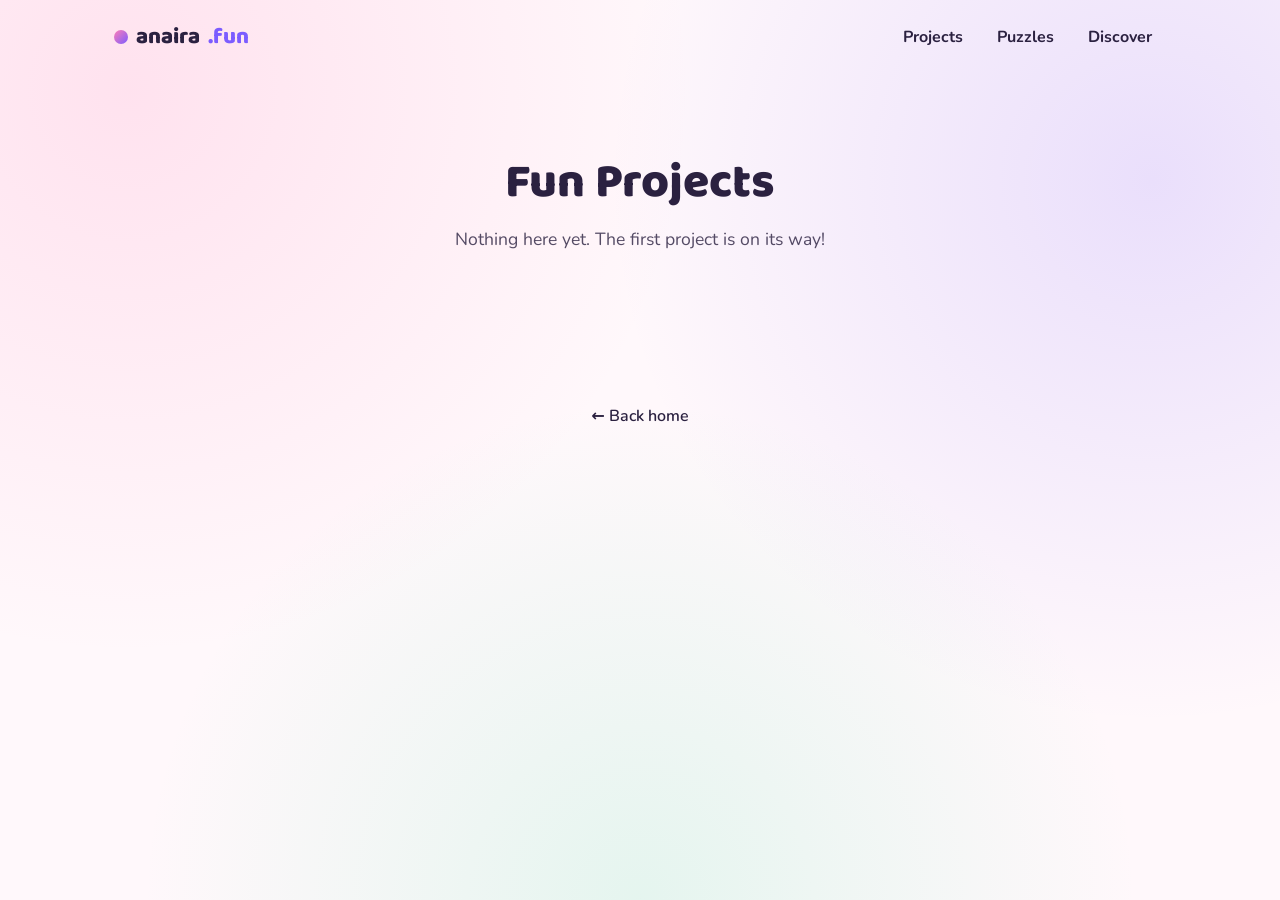
==== projects/index.html @ 7946951a "Add site structure and landing page for anaira.fun Static HTML/CSS/JS scaffold: animated homepage wi" ====
<!DOCTYPE html>
<html lang="en">
<head>
  <meta charset="UTF-8">
  <meta name="viewport" content="width=device-width, initial-scale=1.0">
  <title>Projects · Anaira's Fun Zone</title>
  <link rel="icon" href="../assets/images/favicon.svg" type="image/svg+xml">
  <link href="https://fonts.googleapis.com/css2?family=Baloo+2:wght@500;700;800&family=Nunito:wght@400;600;700&display=swap" rel="stylesheet">
  <link rel="stylesheet" href="../css/style.css">
</head>
<body>
  <header class="top-bar">
    <a href="../" class="logo"><span class="logo-dot"></span> anaira<span class="logo-fun">.fun</span></a>
    <nav class="nav">
      <a href="../#projects">Projects</a>
      <a href="../#puzzles">Puzzles</a>
      <a href="../#discover">Discover</a>
    </nav>
  </header>

  <main>
    <section class="section">
      <h2 class="section-title">Fun Projects</h2>
      <p class="section-sub">Nothing here yet. The first project is on its way!</p>
      <!--
        How to add a project:
        1. Make a new folder inside /projects, e.g. /projects/my-game/
        2. Put an index.html in it (plus its own css/js if needed)
        3. Add a card below that links to it, like this:

        <a class="card" href="my-game/">
          <span class="card-emoji">🎮</span>
          <h3>My Game</h3>
          <p>One line about what it does.</p>
        </a>
      -->
      <div class="card-grid"></div>
    </section>
  </main>

  <footer class="footer">
    <p><a href="../">← Back home</a></p>
  </footer>
</body>
</html>
---- css/style.css ----
/* ==========================================================
   anaira.fun — styles
   Tip: colors live in the :root block. Change them to repaint
   the whole site at once!
   ========================================================== */

:root {
  --pink: #ff7eb6;
  --purple: #7c5cff;
  --yellow: #ffd166;
  --mint: #6ee7b7;
  --sky: #7dd3fc;
  --ink: #2b2140;
  --paper: #fff8fb;
  --card: #ffffff;
  --shadow: 0 10px 30px rgba(43, 33, 64, 0.12);
  --radius: 22px;
  --font-display: "Baloo 2", "Comic Sans MS", cursive, sans-serif;
  --font-body: "Nunito", system-ui, sans-serif;
}

*,
*::before,
*::after {
  box-sizing: border-box;
}

html {
  scroll-behavior: smooth;
}

body {
  margin: 0;
  font-family: var(--font-body);
  color: var(--ink);
  background: var(--paper);
  background-image:
    radial-gradient(circle at 10% 10%, rgba(255, 126, 182, 0.18), transparent 40%),
    radial-gradient(circle at 90% 20%, rgba(124, 92, 255, 0.16), transparent 40%),
    radial-gradient(circle at 50% 100%, rgba(110, 231, 183, 0.18), transparent 45%);
  min-height: 100vh;
  overflow-x: hidden;
}

a {
  color: inherit;
  text-decoration: none;
}

/* ---------- Floating background shapes ---------- */

.sky {
  position: fixed;
  inset: 0;
  pointer-events: none;
  z-index: 0;
  overflow: hidden;
}

.blob {
  position: absolute;
  border-radius: 50%;
  filter: blur(40px);
  opacity: 0.55;
  animation: drift 18s ease-in-out infinite alternate;
}

.blob-1 { width: 320px; height: 320px; background: var(--pink);   top: -80px;  left: -60px; }
.blob-2 { width: 260px; height: 260px; background: var(--purple); top: 40%;    right: -80px; animation-delay: -6s; }
.blob-3 { width: 220px; height: 220px; background: var(--mint);   bottom: -60px; left: 30%; animation-delay: -12s; }

@keyframes drift {
  from { transform: translate(0, 0) scale(1); }
  to   { transform: translate(40px, 60px) scale(1.15); }
}

.star {
  position: absolute;
  color: var(--yellow);
  font-size: 22px;
  animation: twinkle 3s ease-in-out infinite;
}

.star-1 { top: 15%; left: 12%; }
.star-2 { top: 30%; right: 18%; animation-delay: 0.7s; }
.star-3 { top: 65%; left: 8%;  animation-delay: 1.4s; }
.star-4 { top: 80%; right: 10%; animation-delay: 2.1s; }

@keyframes twinkle {
  0%, 100% { opacity: 0.3; transform: scale(0.8) rotate(0deg); }
  50%      { opacity: 1;   transform: scale(1.2) rotate(20deg); }
}

/* ---------- Top bar ---------- */

.top-bar {
  position: relative;
  z-index: 2;
  display: flex;
  align-items: center;
  justify-content: space-between;
  padding: 18px 24px;
  max-width: 1100px;
  margin: 0 auto;
}

.logo {
  font-family: var(--font-display);
  font-weight: 800;
  font-size: 1.4rem;
  display: flex;
  align-items: center;
  gap: 8px;
}

.logo-dot {
  width: 14px;
  height: 14px;
  border-radius: 50%;
  background: linear-gradient(135deg, var(--pink), var(--purple));
  animation: pulse 2s ease-in-out infinite;
}

.logo-fun {
  color: var(--purple);
}

@keyframes pulse {
  0%, 100% { transform: scale(1); }
  50%      { transform: scale(1.3); }
}

.nav {
  display: flex;
  gap: 6px;
}

.nav a {
  padding: 8px 14px;
  border-radius: 999px;
  font-weight: 700;
  transition: background 0.2s, transform 0.2s;
}

.nav a:hover {
  background: rgba(124, 92, 255, 0.12);
  transform: translateY(-2px);
}

/* ---------- Hero ---------- */

main {
  position: relative;
  z-index: 1;
}

.hero {
  position: relative;
  max-width: 900px;
  margin: 0 auto;
  padding: 60px 24px 120px;
  text-align: center;
}

.hero-kicker {
  margin: 0;
  font-weight: 700;
  letter-spacing: 0.2em;
  text-transform: uppercase;
  font-size: 0.85rem;
  color: var(--purple);
  animation: fade-up 0.8s ease both;
}

.hero-title {
  font-family: var(--font-display);
  font-weight: 800;
  font-size: clamp(3rem, 10vw, 6.5rem);
  line-height: 0.95;
  margin: 10px 0 20px;
  animation: fade-up 0.8s 0.1s ease both;
}

.hero-title-line2 {
  display: block;
  background: linear-gradient(90deg, var(--pink), var(--purple), var(--sky));
  background-size: 200% auto;
  -webkit-background-clip: text;
  background-clip: text;
  color: transparent;
  animation: shimmer 4s linear infinite;
}

@keyframes shimmer {
  to { background-position: 200% center; }
}

/* Each letter of the name bounces (letters are split by JS) */
.wiggle {
  display: inline-block;
}

.wiggle .letter {
  display: inline-block;
  animation: bounce 1.6s ease-in-out infinite;
}

.wiggle .letter:hover {
  color: var(--pink);
  transform: scale(1.3) rotate(-8deg);
}

@keyframes bounce {
  0%, 100% { transform: translateY(0); }
  50%      { transform: translateY(-10px); }
}

.hero-sub {
  font-size: 1.2rem;
  line-height: 1.6;
  margin: 0 auto 30px;
  max-width: 520px;
  animation: fade-up 0.8s 0.2s ease both;
}

.hero-actions {
  display: flex;
  justify-content: center;
  gap: 14px;
  flex-wrap: wrap;
  animation: fade-up 0.8s 0.3s ease both;
}

@keyframes fade-up {
  from { opacity: 0; transform: translateY(20px); }
  to   { opacity: 1; transform: translateY(0); }
}

/* ---------- Buttons ---------- */

.btn {
  font-family: var(--font-display);
  font-weight: 700;
  font-size: 1.05rem;
  padding: 14px 28px;
  border-radius: 999px;
  border: 3px solid transparent;
  cursor: pointer;
  transition: transform 0.15s, box-shadow 0.15s;
}

.btn:hover {
  transform: translateY(-3px) scale(1.03);
  box-shadow: var(--shadow);
}

.btn:active {
  transform: translateY(0) scale(0.97);
}

.btn-primary {
  background: linear-gradient(135deg, var(--pink), var(--purple));
  color: white;
}

.btn-ghost {
  background: white;
  border-color: var(--purple);
  color: var(--purple);
}

/* ---------- Mascot (a bunny drawn in CSS) ---------- */

.hero-mascot {
  margin-top: 60px;
  display: flex;
  justify-content: center;
}

.bun {
  position: relative;
  width: 120px;
  height: 110px;
  animation: hop 2.4s ease-in-out infinite;
}

@keyframes hop {
  0%, 100% { transform: translateY(0); }
  40%      { transform: translateY(-18px); }
  55%      { transform: translateY(0); }
}

.bun-ear {
  position: absolute;
  top: -50px;
  width: 30px;
  height: 70px;
  background: white;
  border: 4px solid var(--ink);
  border-radius: 50% 50% 20% 20%;
}

.bun-ear-left  { left: 22px;  transform: rotate(-12deg); }
.bun-ear-right { right: 22px; transform: rotate(12deg); }

.bun-face {
  position: absolute;
  inset: 0;
  background: white;
  border: 4px solid var(--ink);
  border-radius: 50%;
}

.bun-eye {
  position: absolute;
  top: 40px;
  width: 12px;
  height: 14px;
  background: var(--ink);
  border-radius: 50%;
  animation: blink 4s infinite;
}

.bun-eye-left  { left: 32px; }
.bun-eye-right { right: 32px; }

@keyframes blink {
  0%, 92%, 100% { transform: scaleY(1); }
  95%           { transform: scaleY(0.1); }
}

.bun-nose {
  position: absolute;
  top: 60px;
  left: 50%;
  width: 12px;
  height: 9px;
  background: var(--pink);
  border-radius: 50%;
  transform: translateX(-50%);
}

.bun-mouth {
  position: absolute;
  top: 70px;
  left: 50%;
  width: 20px;
  height: 10px;
  border: 3px solid var(--ink);
  border-top: none;
  border-radius: 0 0 20px 20px;
  transform: translateX(-50%);
}

/* ---------- Sections ---------- */

.section {
  max-width: 1100px;
  margin: 0 auto;
  padding: 70px 24px;
}

.section-alt {
  position: relative;
}

.section-alt::before {
  content: "";
  position: absolute;
  inset: 0 -100vw;
  background: rgba(124, 92, 255, 0.07);
  z-index: -1;
}

.section-title {
  font-family: var(--font-display);
  font-weight: 800;
  font-size: clamp(2rem, 5vw, 3rem);
  margin: 0 0 6px;
  text-align: center;
}

.section-sub {
  text-align: center;
  margin: 0 0 40px;
  font-size: 1.1rem;
  opacity: 0.8;
}

/* ---------- Cards ---------- */

.card-grid {
  display: grid;
  grid-template-columns: repeat(auto-fit, minmax(240px, 1fr));
  gap: 22px;
}

.card {
  background: var(--card);
  border-radius: var(--radius);
  padding: 28px 24px;
  box-shadow: var(--shadow);
  border: 3px solid transparent;
  transition: transform 0.25s, border-color 0.25s;
  display: block;
}

.card:hover {
  transform: translateY(-8px) rotate(-1deg);
  border-color: var(--pink);
}

.card:nth-child(2):hover { border-color: var(--purple); transform: translateY(-8px) rotate(1deg); }
.card:nth-child(3):hover { border-color: var(--mint); }

.card-emoji {
  font-size: 2.4rem;
  display: block;
  margin-bottom: 12px;
}

.card h3 {
  font-family: var(--font-display);
  font-size: 1.4rem;
  margin: 0 0 6px;
}

.card p {
  margin: 0;
  opacity: 0.8;
}

.card-coming {
  border-style: dashed;
  border-color: rgba(43, 33, 64, 0.15);
}

/* ---------- Discover box ---------- */

.discover-box {
  background: var(--card);
  border-radius: var(--radius);
  box-shadow: var(--shadow);
  padding: 40px 24px;
  text-align: center;
  max-width: 640px;
  margin: 0 auto;
}

.discover-fact {
  font-size: 1.3rem;
  font-weight: 600;
  min-height: 3em;
  margin: 0 0 20px;
}

.discover-fact.pop {
  animation: pop 0.4s ease;
}

@keyframes pop {
  0%   { transform: scale(0.8); opacity: 0; }
  100% { transform: scale(1);   opacity: 1; }
}

/* ---------- Footer ---------- */

.footer {
  position: relative;
  z-index: 1;
  text-align: center;
  padding: 40px 24px 60px;
  font-weight: 600;
}

.footer p {
  margin: 4px 0;
}

.footer-small {
  opacity: 0.6;
  font-size: 0.9rem;
}

/* ---------- Confetti ---------- */

.confetti-layer {
  position: fixed;
  inset: 0;
  pointer-events: none;
  z-index: 50;
  overflow: hidden;
}

.confetti-piece {
  position: absolute;
  top: -20px;
  width: 12px;
  height: 18px;
  border-radius: 3px;
  animation: confetti-fall linear forwards;
}

@keyframes confetti-fall {
  to {
    transform: translateY(110vh) rotate(720deg);
    opacity: 0;
  }
}

/* ---------- Small screens ---------- */

@media (max-width: 600px) {
  .top-bar { flex-wrap: wrap; justify-content: center; gap: 10px; }
  .nav a { padding: 6px 10px; font-size: 0.9rem; }
  .hero { padding-top: 30px; }
}

/* ---------- Respect people who prefer less motion ---------- */

@media (prefers-reduced-motion: reduce) {
  *,
  *::before,
  *::after {
    animation: none !important;
    transition: none !important;
  }
}
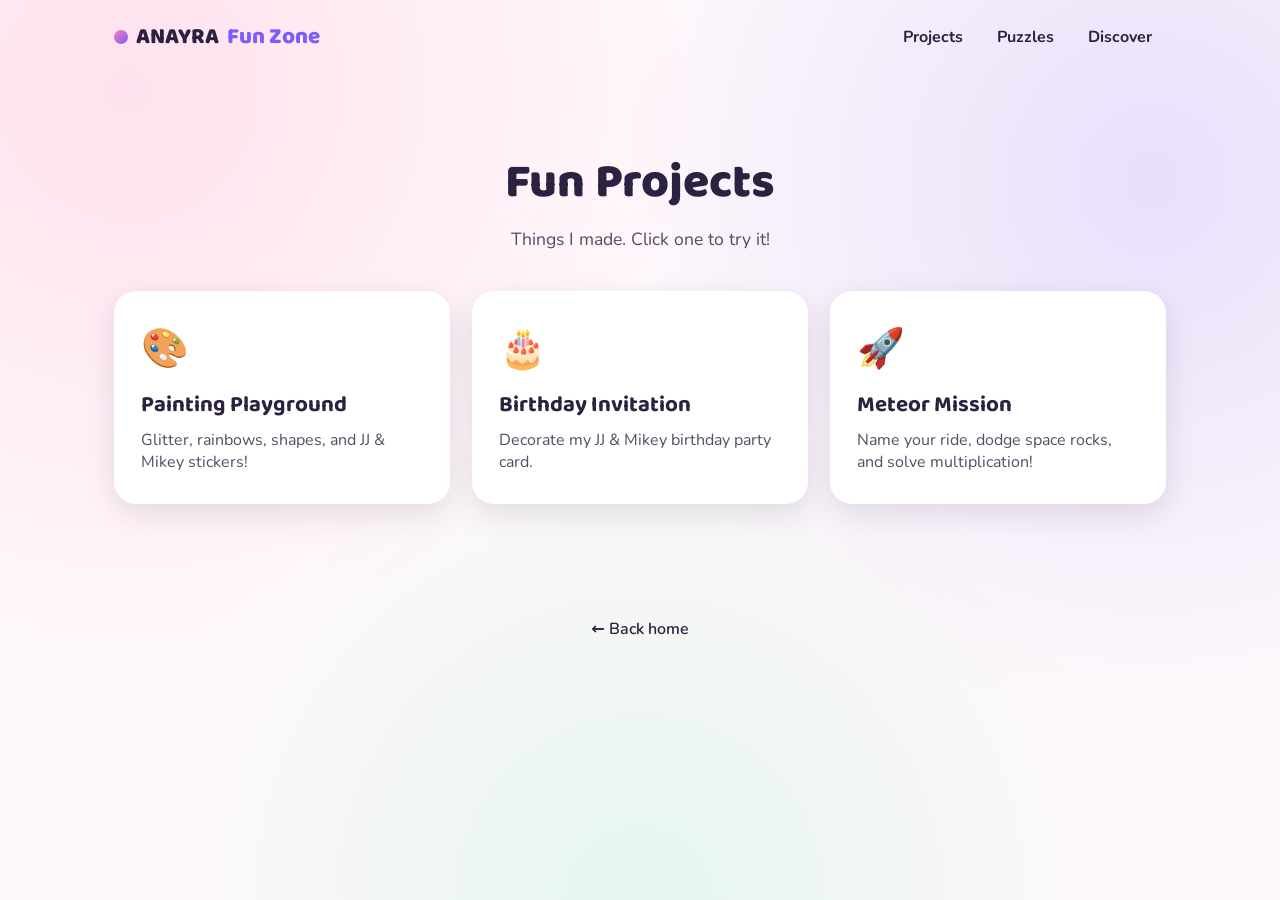
==== commit 36c3d093: "birthday card" ====
--- a/projects/index.html
+++ b/projects/index.html
@@ -3,14 +3,14 @@
 <head>
   <meta charset="UTF-8">
   <meta name="viewport" content="width=device-width, initial-scale=1.0">
-  <title>Projects · Anaira's Fun Zone</title>
+  <title>Projects · ANAYRA'S Fun Zone</title>
   <link rel="icon" href="../assets/images/favicon.svg" type="image/svg+xml">
   <link href="https://fonts.googleapis.com/css2?family=Baloo+2:wght@500;700;800&family=Nunito:wght@400;600;700&display=swap" rel="stylesheet">
   <link rel="stylesheet" href="../css/style.css">
 </head>
 <body>
   <header class="top-bar">
-    <a href="../" class="logo"><span class="logo-dot"></span> anaira<span class="logo-fun">.fun</span></a>
+    <a href="../" class="logo"><span class="logo-dot"></span> ANAYRA<span class="logo-fun">Fun Zone</span></a>
     <nav class="nav">
       <a href="../#projects">Projects</a>
       <a href="../#puzzles">Puzzles</a>
@@ -21,7 +21,7 @@
   <main>
     <section class="section">
       <h2 class="section-title">Fun Projects</h2>
-      <p class="section-sub">Nothing here yet. The first project is on its way!</p>
+      <p class="section-sub">Things I made. Click one to try it!</p>
       <!--
         How to add a project:
         1. Make a new folder inside /projects, e.g. /projects/my-game/
@@ -34,7 +34,23 @@
           <p>One line about what it does.</p>
         </a>
       -->
-      <div class="card-grid"></div>
+      <div class="card-grid">
+        <a class="card" href="painting/">
+          <span class="card-emoji" aria-hidden="true">🎨</span>
+          <h3>Painting Playground</h3>
+          <p>Glitter, rainbows, shapes, and JJ & Mikey stickers!</p>
+        </a>
+        <a class="card" href="birthday-invitation/">
+          <span class="card-emoji" aria-hidden="true">🎂</span>
+          <h3>Birthday Invitation</h3>
+          <p>Decorate my JJ & Mikey birthday party card.</p>
+        </a>
+        <a class="card" href="rocket/">
+          <span class="card-emoji" aria-hidden="true">🚀</span>
+          <h3>Meteor Mission</h3>
+          <p>Name your ride, dodge space rocks, and solve multiplication!</p>
+        </a>
+      </div>
     </section>
   </main>
 
--- a/css/style.css
+++ b/css/style.css
@@ -8,6 +8,7 @@
   --pink: #ff7eb6;
   --purple: #7c5cff;
   --yellow: #ffd166;
+  --gold: #c89727;
   --mint: #6ee7b7;
   --sky: #7dd3fc;
   --ink: #2b2140;
@@ -27,6 +28,7 @@
 
 html {
   scroll-behavior: smooth;
+  overflow-x: clip;
 }
 
 body {
@@ -132,6 +134,8 @@
 
 .nav {
   display: flex;
+  flex-wrap: wrap;
+  justify-content: center;
   gap: 6px;
 }
 
@@ -183,7 +187,7 @@
 
 .hero-title-line2 {
   display: block;
-  background: linear-gradient(90deg, var(--pink), var(--purple), var(--sky));
+  background: linear-gradient(90deg, #a56608, #e7b73f, #b37a0c, #f4d679);
   background-size: 200% auto;
   -webkit-background-clip: text;
   background-clip: text;
@@ -195,24 +199,51 @@
   to { background-position: 200% center; }
 }
 
-/* Each letter of the name bounces (letters are split by JS) */
+/* The letters bounce inside buttons, so touching them can make them bigger. */
 .wiggle {
+  display: inline-flex;
+  color: var(--purple);
+}
+
+.wiggle .letter {
+  position: relative;
   display: inline-block;
-}
-
-.wiggle .letter {
-  display: inline-block;
-  animation: bounce 1.6s ease-in-out infinite;
-}
-
-.wiggle .letter:hover {
-  color: var(--pink);
-  transform: scale(1.3) rotate(-8deg);
+  font: inherit;
+  line-height: inherit;
+  color: inherit;
+  padding: 0;
+  border: 0;
+  background: transparent;
+  cursor: pointer;
+  touch-action: manipulation;
+  transition: transform 0.3s;
+}
+
+.wiggle .letter-glyph {
+  display: block;
+  animation: bounce 3.2s ease-in-out infinite;
+}
+
+.wiggle .letter:nth-child(odd) .letter-glyph {
+  background: linear-gradient(155deg, #9c5d06 5%, #e7b73f 45%, #ab7108 80%);
+  background-clip: text;
+  -webkit-background-clip: text;
+  color: transparent;
+  filter: drop-shadow(0 2px 0 #a56b1230);
+}
+
+.wiggle .letter.is-big, .wiggle .letter:active {
+  transform: scale(1.15) rotate(-3deg);
+  z-index: 2;
+}
+
+@media (hover: hover) {
+  .wiggle .letter:hover { transform: scale(1.15) rotate(-3deg); z-index: 2; }
 }
 
 @keyframes bounce {
   0%, 100% { transform: translateY(0); }
-  50%      { transform: translateY(-10px); }
+  50%      { transform: translateY(-4px); }
 }
 
 .hero-sub {
@@ -367,7 +398,10 @@
 .section-alt::before {
   content: "";
   position: absolute;
-  inset: 0 -100vw;
+  inset: 0 auto;
+  left: 50%;
+  width: 100vw;
+  transform: translateX(-50%);
   background: rgba(124, 92, 255, 0.07);
   z-index: -1;
 }
